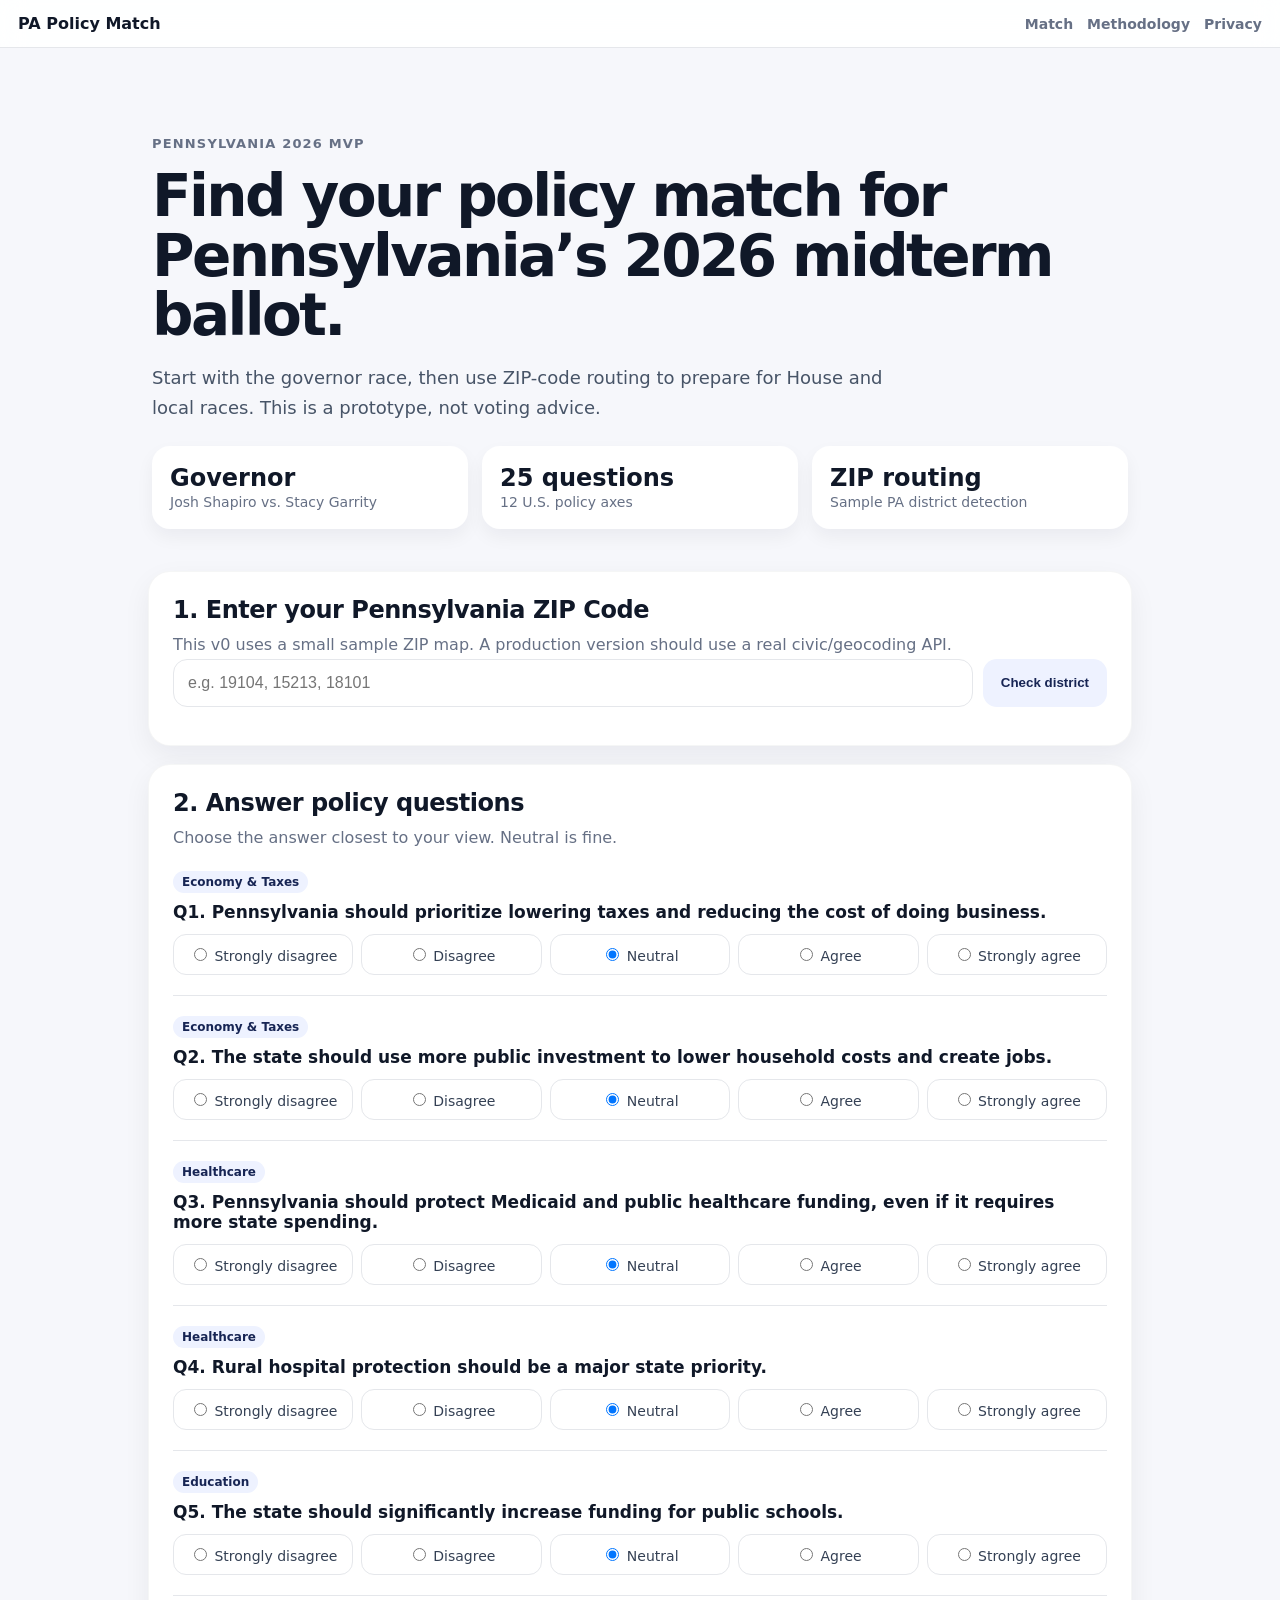
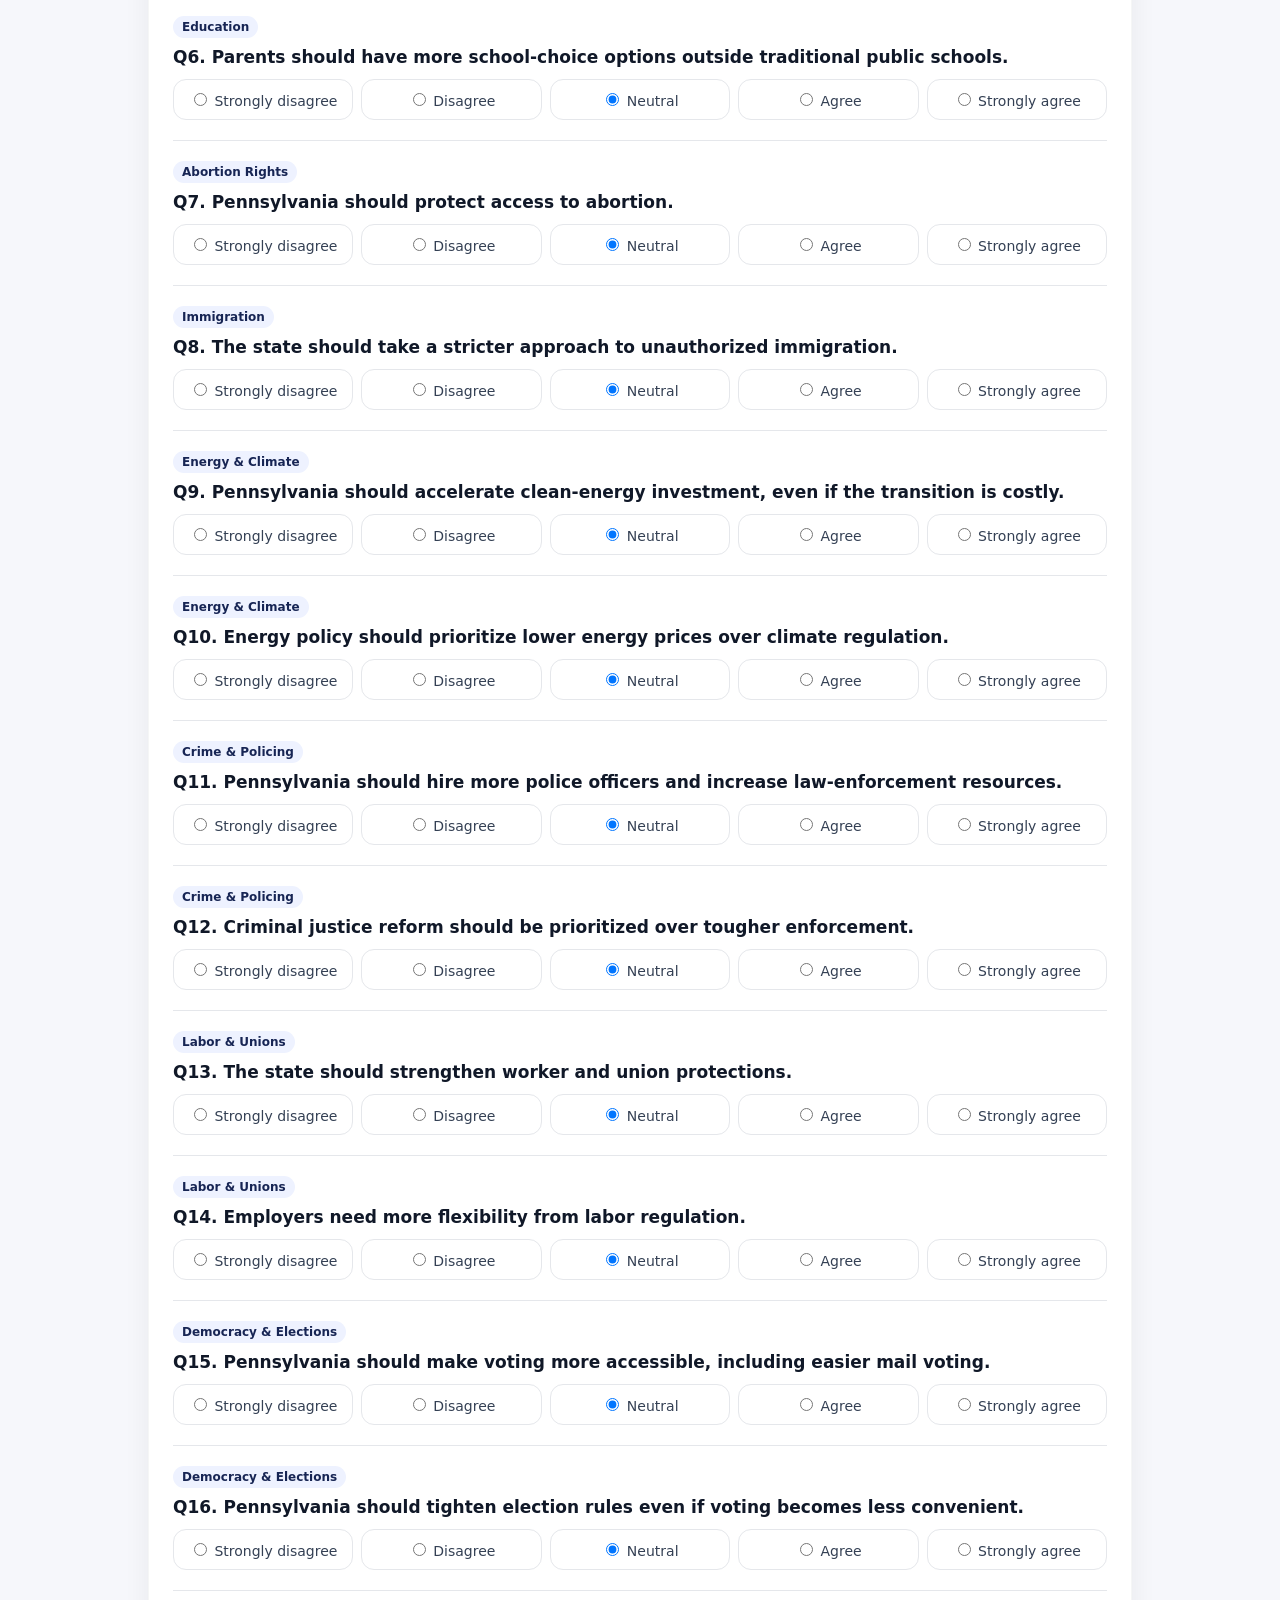
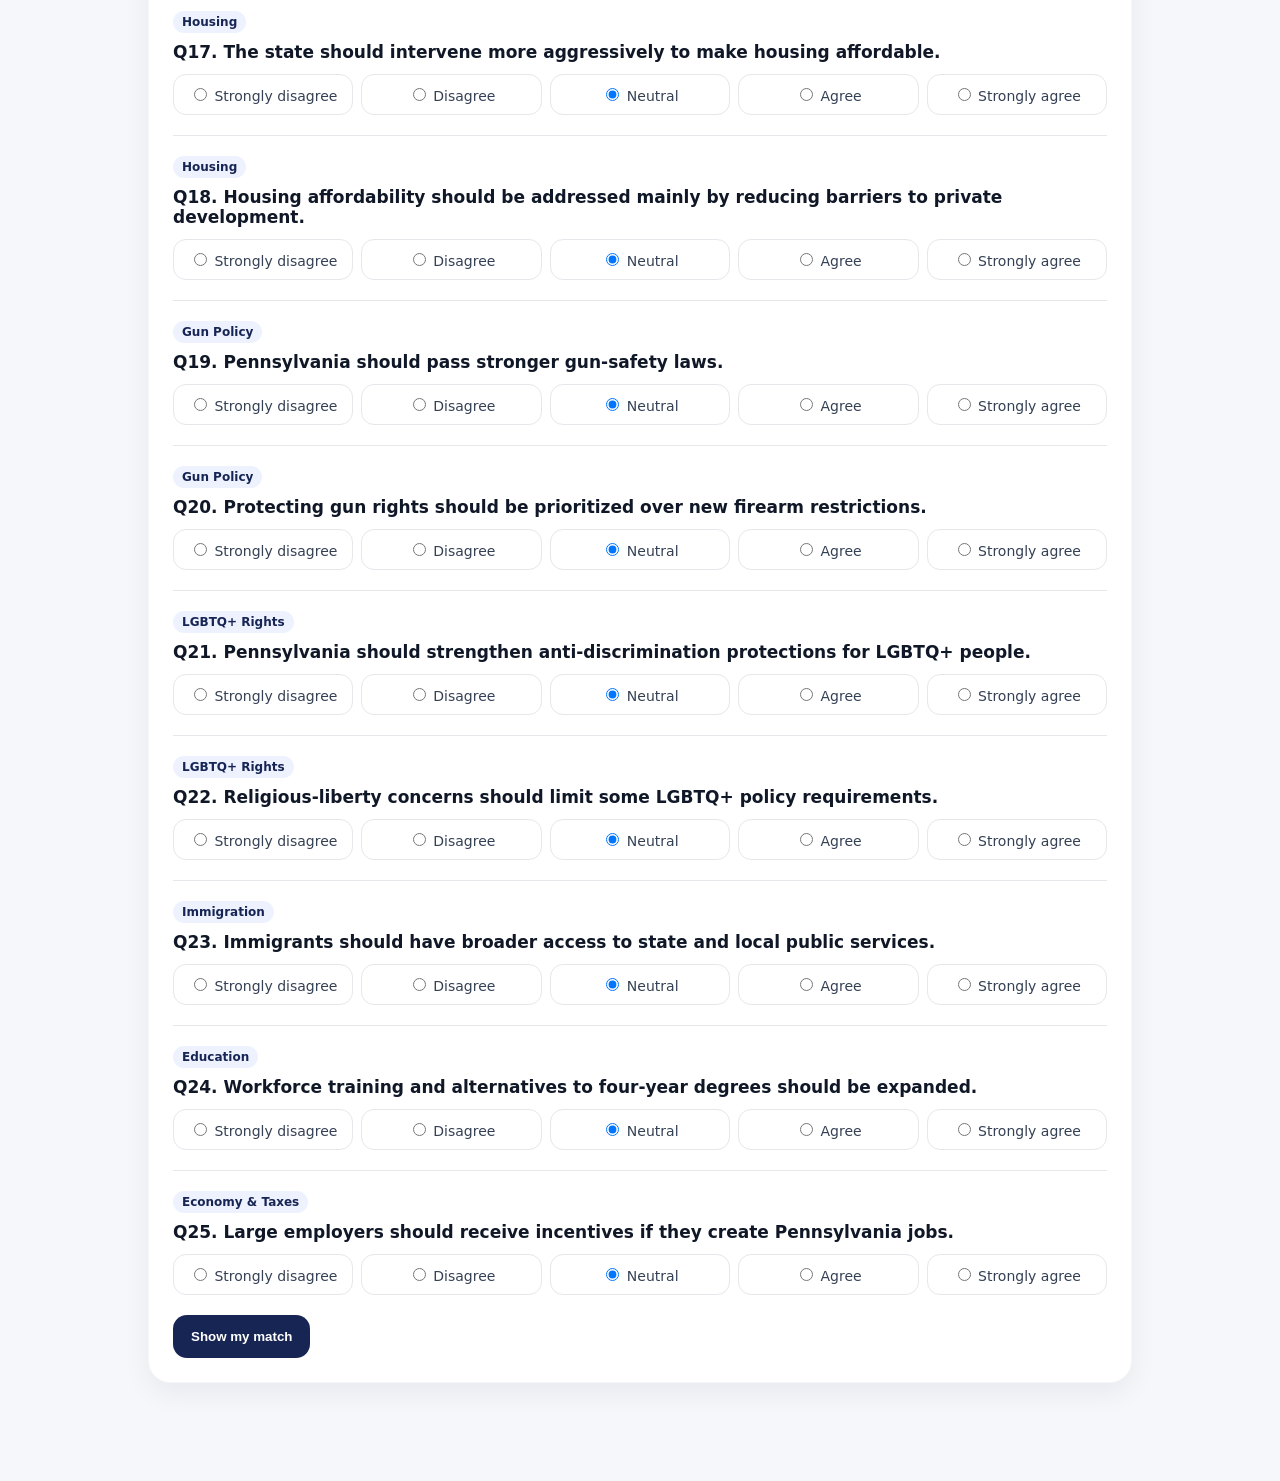
==== index.html @ 6daf5958 "Add files via upload" ====
<!doctype html>
<html lang="en">
<head>
  <meta charset="utf-8" />
  <meta name="viewport" content="width=device-width, initial-scale=1" />
  <title>Pennsylvania 2026 Policy Match</title>
  <link rel="stylesheet" href="./src/styles.css" />
</head>
<body>
  <header class="topbar">
    <a class="brand" href="./index.html">PA Policy Match</a>
    <nav>
      <a href="./index.html">Match</a>
      <a href="./methodology.html">Methodology</a>
      <a href="./privacy.html">Privacy</a>
    </nav>
  </header>

  <main>
    <section class="hero">
      <p class="eyebrow">Pennsylvania 2026 MVP</p>
      <h1>Find your policy match for Pennsylvania’s 2026 midterm ballot.</h1>
      <p class="lead">Start with the governor race, then use ZIP-code routing to prepare for House and local races. This is a prototype, not voting advice.</p>
      <div class="hero-grid">
        <div><strong>Governor</strong><span>Josh Shapiro vs. Stacy Garrity</span></div>
        <div><strong>25 questions</strong><span>12 U.S. policy axes</span></div>
        <div><strong>ZIP routing</strong><span>Sample PA district detection</span></div>
      </div>
    </section>

    <section class="card">
      <div class="section-head">
        <h2>1. Enter your Pennsylvania ZIP Code</h2>
        <p>This v0 uses a small sample ZIP map. A production version should use a real civic/geocoding API.</p>
      </div>
      <div class="zip-row">
        <input id="zipInput" inputmode="numeric" maxlength="5" placeholder="e.g. 19104, 15213, 18101" />
        <button id="zipBtn" class="button secondary">Check district</button>
      </div>
      <div id="districtResult" class="district-result"></div>
    </section>

    <section class="card" id="quiz">
      <div class="section-head">
        <h2>2. Answer policy questions</h2>
        <p>Choose the answer closest to your view. Neutral is fine.</p>
      </div>
      <div id="questions"></div>
      <button id="submitBtn" class="button primary">Show my match</button>
    </section>

    <section class="card hidden" id="resultCard">
      <div class="section-head">
        <h2>Your Pennsylvania 2026 match</h2>
        <p>Similarity is based on distance between your policy profile and each candidate vector.</p>
      </div>
      <div id="topSummary"></div>
      <div id="results"></div>
      <div class="share-row">
        <button id="shareBtn" class="button secondary">Copy share text</button>
        <button id="resetBtn" class="button ghost">Reset</button>
      </div>
      <p class="notice">This result compares policy positions only. It does not evaluate character, competence, electability, or every issue on the ballot.</p>
    </section>
  </main>

  <script type="module" src="./src/app.js"></script>
</body>
</html>
---- src/styles.css ----
* { box-sizing: border-box; }
:root {
  --bg: #f6f7fb;
  --card: #fff;
  --text: #101828;
  --muted: #667085;
  --line: #e5e7eb;
  --primary: #172554;
  --soft: #eef2ff;
}
body {
  margin: 0;
  background: var(--bg);
  color: var(--text);
  font-family: Inter, ui-sans-serif, system-ui, -apple-system, BlinkMacSystemFont, "Segoe UI", sans-serif;
}
.topbar {
  position: sticky;
  top: 0;
  z-index: 10;
  background: rgba(255,255,255,.9);
  backdrop-filter: blur(12px);
  border-bottom: 1px solid var(--line);
  padding: 14px 18px;
  display: flex;
  justify-content: space-between;
  align-items: center;
}
.brand { color: var(--text); text-decoration: none; font-weight: 900; }
nav { display: flex; gap: 14px; }
nav a { text-decoration: none; color: var(--muted); font-size: 14px; font-weight: 750; }
main { max-width: 1020px; margin: 0 auto; padding: 34px 18px 80px; }
.hero { padding: 38px 4px 24px; }
.hero.compact { padding-bottom: 6px; }
.eyebrow { color: var(--muted); font-size: 13px; letter-spacing: .09em; text-transform: uppercase; font-weight: 850; }
h1 { font-size: clamp(34px, 6vw, 58px); line-height: 1.02; letter-spacing: -.045em; margin: 8px 0 14px; }
h2 { margin: 0 0 8px; letter-spacing: -.02em; }
p { line-height: 1.65; }
.lead { color: #475467; max-width: 760px; font-size: 18px; }
.card {
  background: var(--card);
  border: 1px solid rgba(16,24,40,.04);
  border-radius: 22px;
  margin: 18px 0;
  padding: 24px;
  box-shadow: 0 10px 28px rgba(16, 24, 40, .06);
}
.hero-grid { display: grid; grid-template-columns: repeat(3, 1fr); gap: 14px; margin-top: 24px; }
.hero-grid div { background: white; border-radius: 18px; padding: 18px; box-shadow: 0 8px 18px rgba(16,24,40,.05); }
.hero-grid strong { display: block; font-size: 24px; }
.hero-grid span { color: var(--muted); font-size: 14px; }
.section-head p { color: var(--muted); margin: 0; }
.zip-row { display: flex; gap: 10px; }
input {
  flex: 1;
  border: 1px solid var(--line);
  border-radius: 14px;
  padding: 14px 14px;
  font-size: 16px;
}
.button {
  border: 0;
  padding: 14px 18px;
  border-radius: 14px;
  cursor: pointer;
  font-weight: 850;
}
.primary { background: var(--primary); color: white; }
.secondary { background: var(--soft); color: var(--primary); }
.ghost { background: white; border: 1px solid var(--line); color: var(--text); }
.district-result { margin-top: 14px; color: var(--muted); }
.question { border-top: 1px solid var(--line); padding: 20px 0; }
.question:first-child { border-top: 0; }
.question-meta { display: inline-flex; border-radius: 999px; background: var(--soft); color: var(--primary); font-size: 12px; padding: 4px 9px; margin-bottom: 9px; font-weight: 800; }
.question-title { font-weight: 850; margin-bottom: 12px; font-size: 17px; }
.scale { display: grid; grid-template-columns: repeat(5, 1fr); gap: 8px; }
.scale label { cursor: pointer; border: 1px solid var(--line); border-radius: 13px; padding: 10px 9px; text-align: center; color: #344054; font-size: 14px; }
.hidden { display: none; }
.top-match { background: var(--primary); color: white; border-radius: 20px; padding: 22px; margin-bottom: 18px; }
.top-match h3 { margin: 0 0 8px; font-size: 26px; }
.top-match p { margin: 6px 0 0; color: rgba(255,255,255,.8); }
.result-card { border: 1px solid var(--line); border-radius: 18px; padding: 18px; margin: 14px 0; }
.result-row { display: grid; grid-template-columns: 150px 1fr 58px; gap: 12px; align-items: center; }
.candidate { font-weight: 900; }
.score { text-align: right; font-weight: 900; }
.bar { height: 16px; background: #eef0f3; border-radius: 999px; overflow: hidden; }
.fill { height: 100%; background: var(--primary); }
.tagline, .notice, .muted { color: var(--muted); }
.reason span { display: inline-block; font-size: 13px; padding: 5px 9px; border-radius: 999px; background: var(--soft); margin: 2px 3px 2px 0; }
.axis-grid { display: grid; grid-template-columns: repeat(2, 1fr); gap: 12px; }
.axis-item { border: 1px solid var(--line); border-radius: 14px; padding: 12px; }
.axis-item-head { display: flex; justify-content: space-between; font-size: 14px; font-weight: 850; margin-bottom: 8px; }
.axis-track { height: 8px; border-radius: 999px; background: #eef0f3; position: relative; }
.axis-dot { width: 14px; height: 14px; border-radius: 50%; background: var(--primary); position: absolute; top: -3px; transform: translateX(-50%); }
.share-row { display: flex; gap: 10px; flex-wrap: wrap; margin-top: 18px; }
.table-wrap { overflow-x: auto; }
table { width: 100%; border-collapse: collapse; font-size: 14px; }
th, td { border-bottom: 1px solid var(--line); padding: 10px 8px; text-align: left; vertical-align: top; }
th { background: var(--soft); }
.clean-list { line-height: 1.9; }
@media (max-width: 760px) {
  .topbar { align-items: flex-start; gap: 10px; }
  .hero-grid, .axis-grid, .scale { grid-template-columns: 1fr; }
  .zip-row { flex-direction: column; }
  .result-row { grid-template-columns: 1fr; }
  .score { text-align: left; }
}
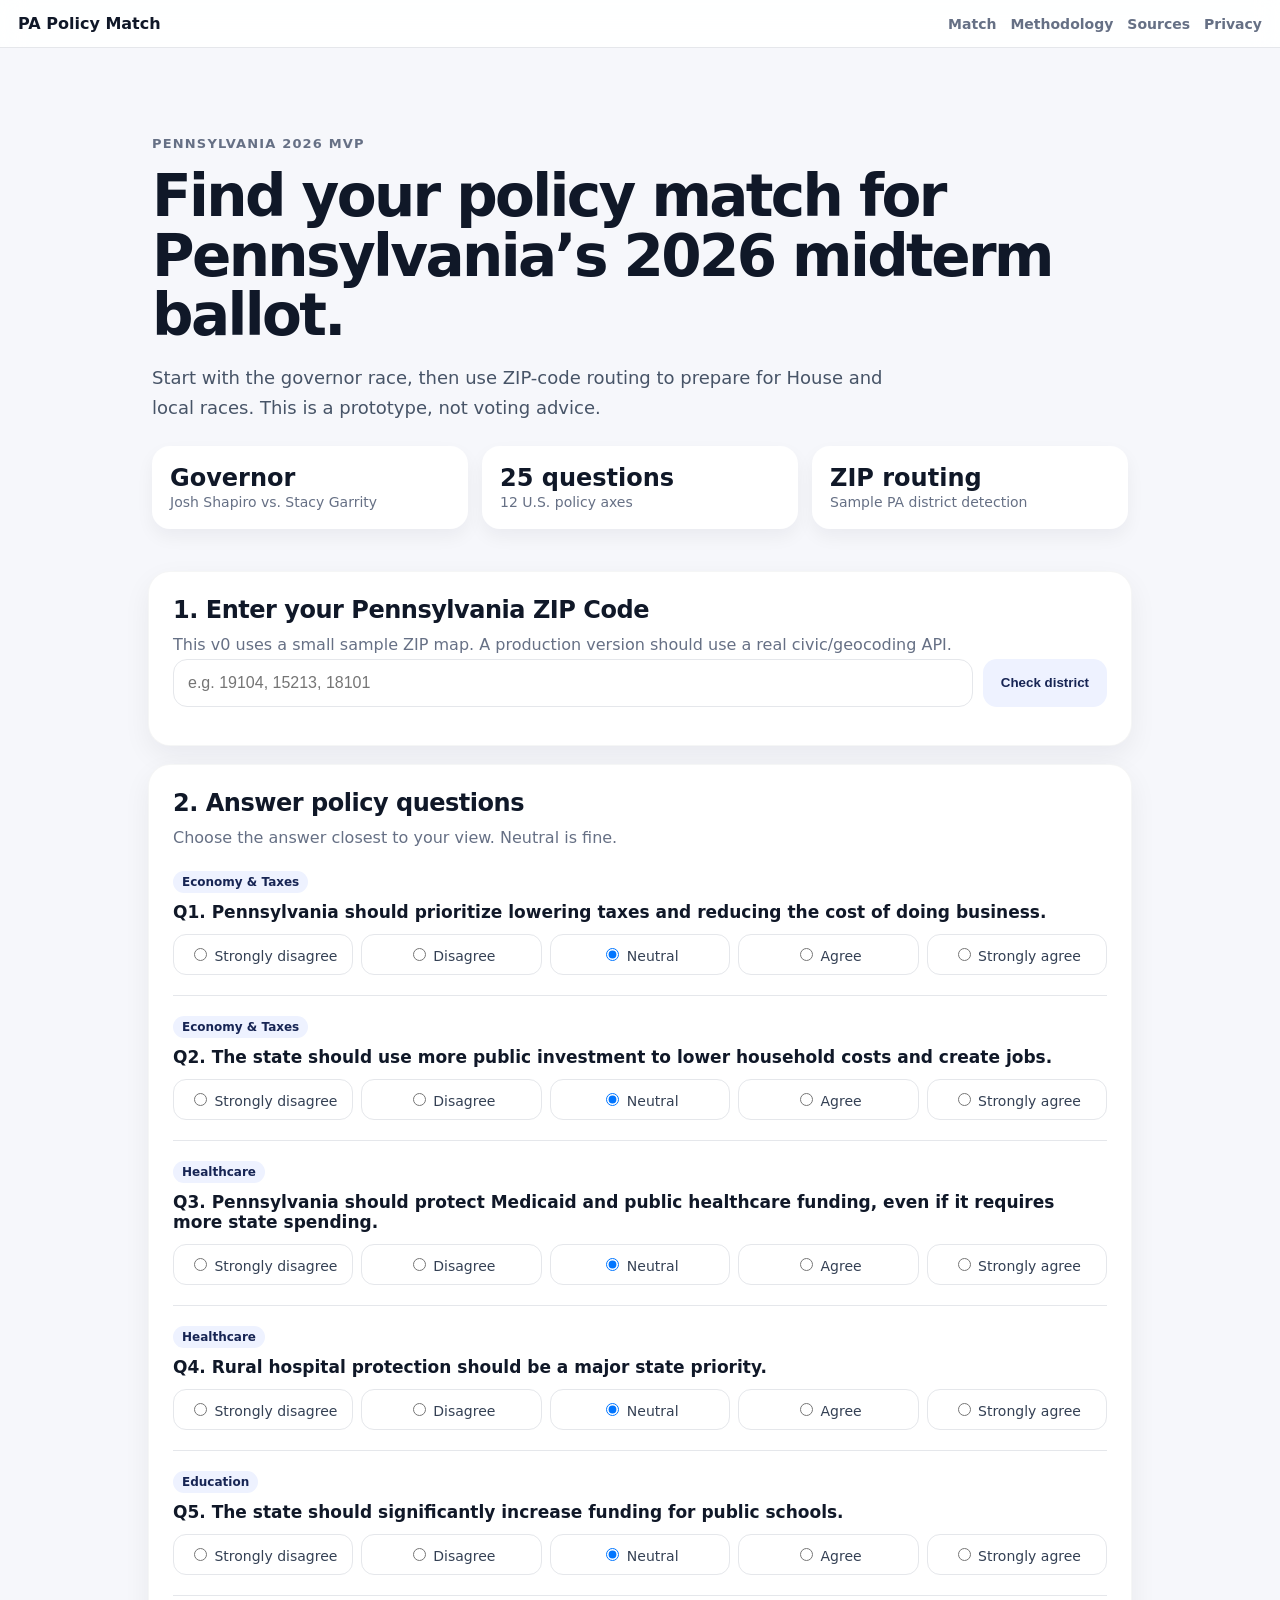
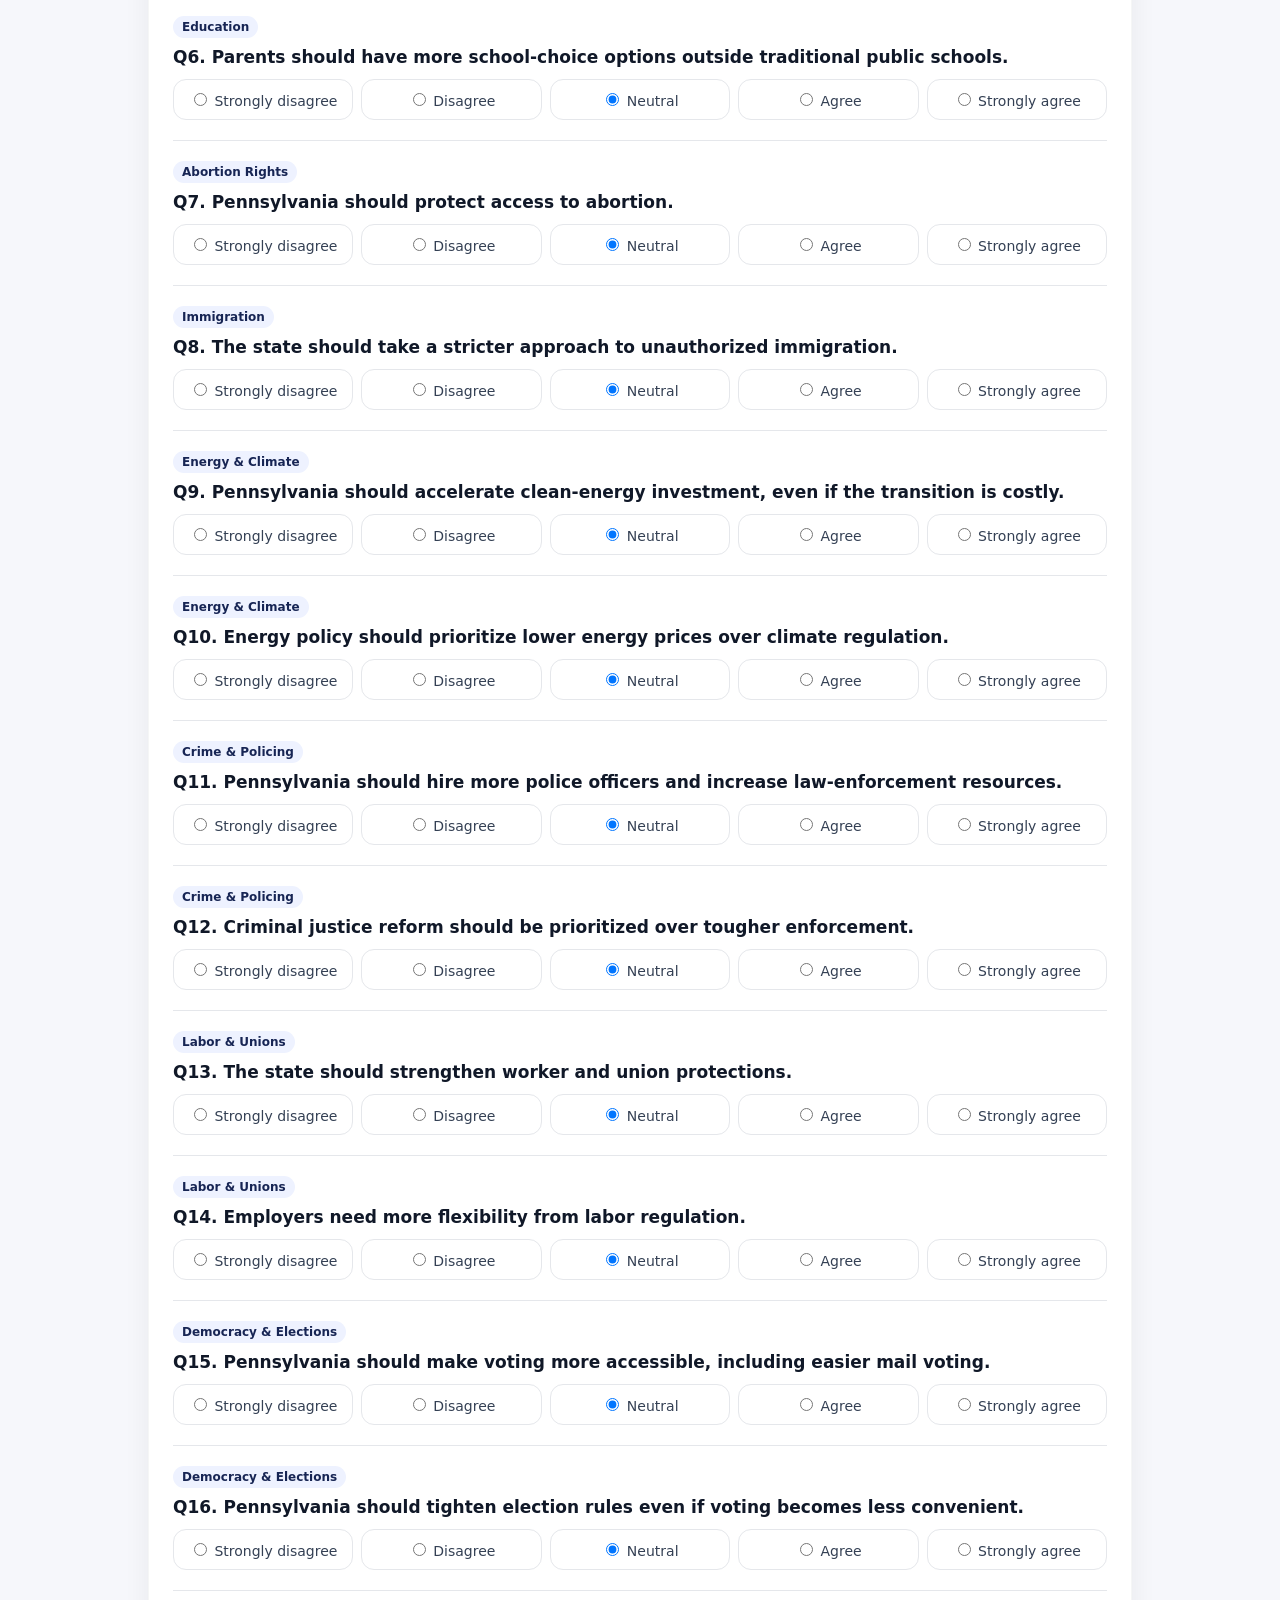
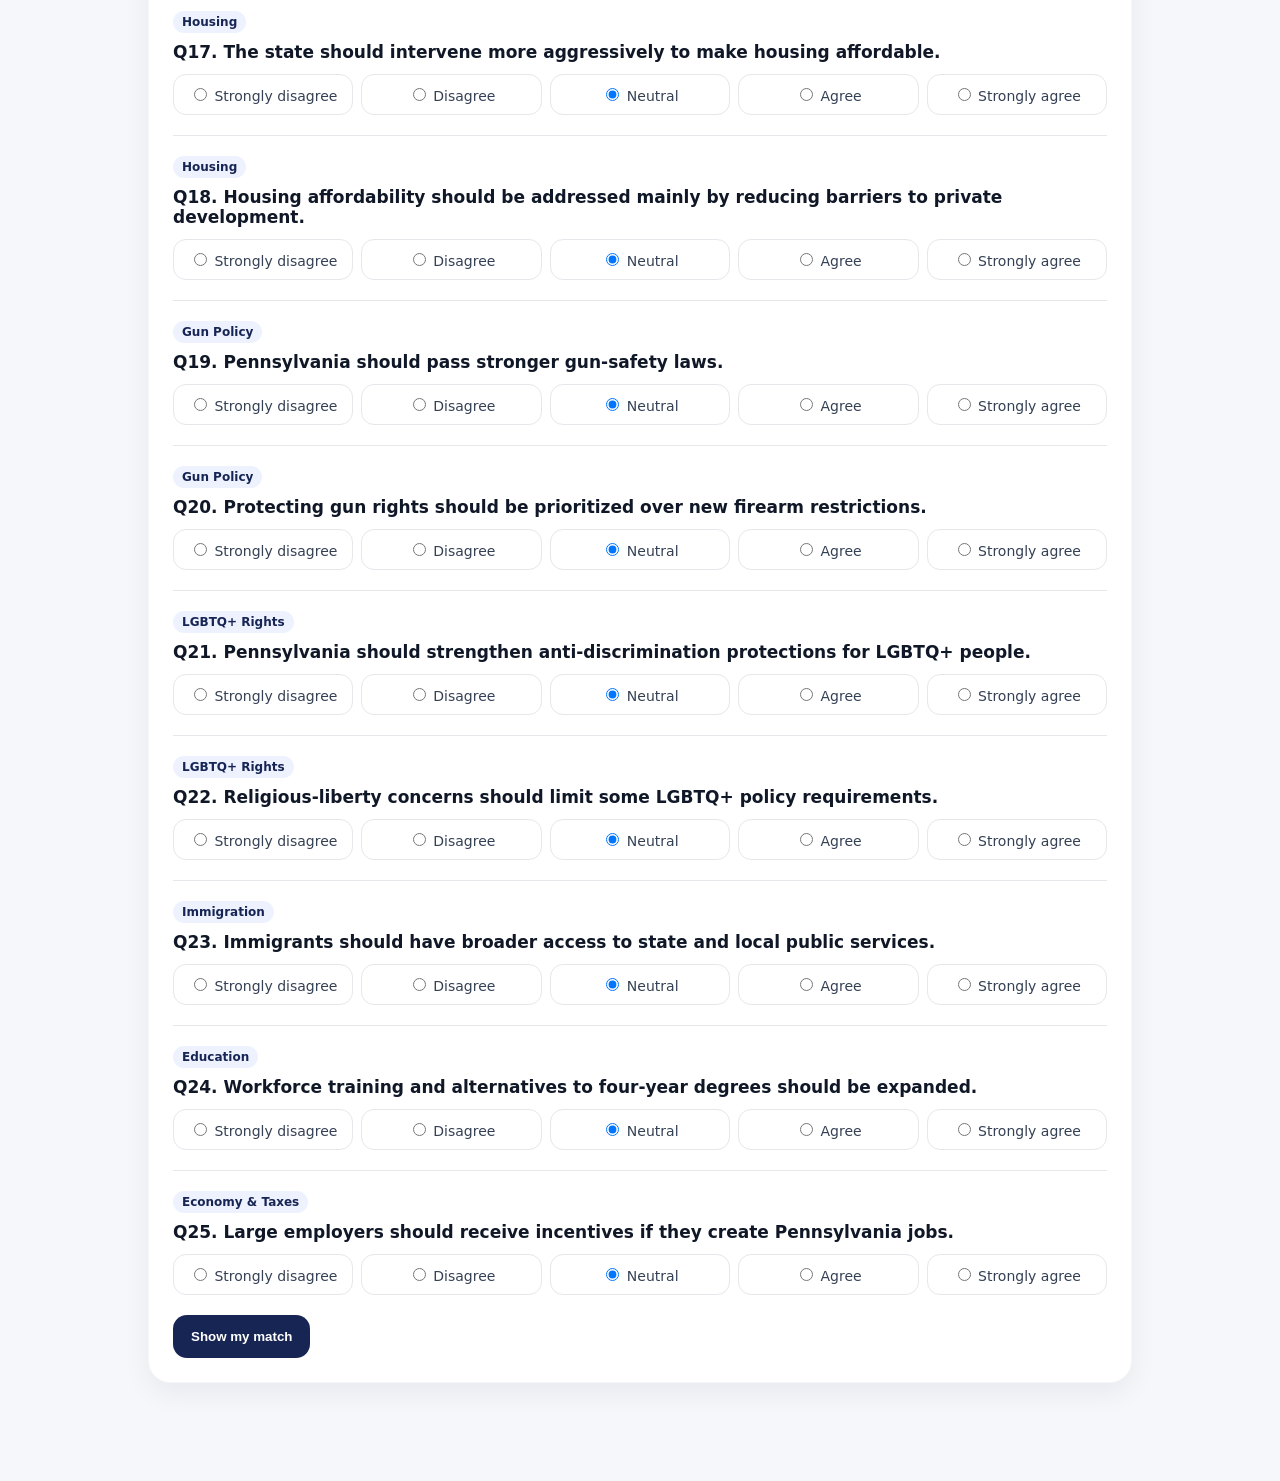
==== commit e95add7d: "Update index.html" ====
--- a/index.html
+++ b/index.html
@@ -12,6 +12,7 @@
     <nav>
       <a href="./index.html">Match</a>
       <a href="./methodology.html">Methodology</a>
+      <a href="./sources.html">Sources</a>
       <a href="./privacy.html">Privacy</a>
     </nav>
   </header>
